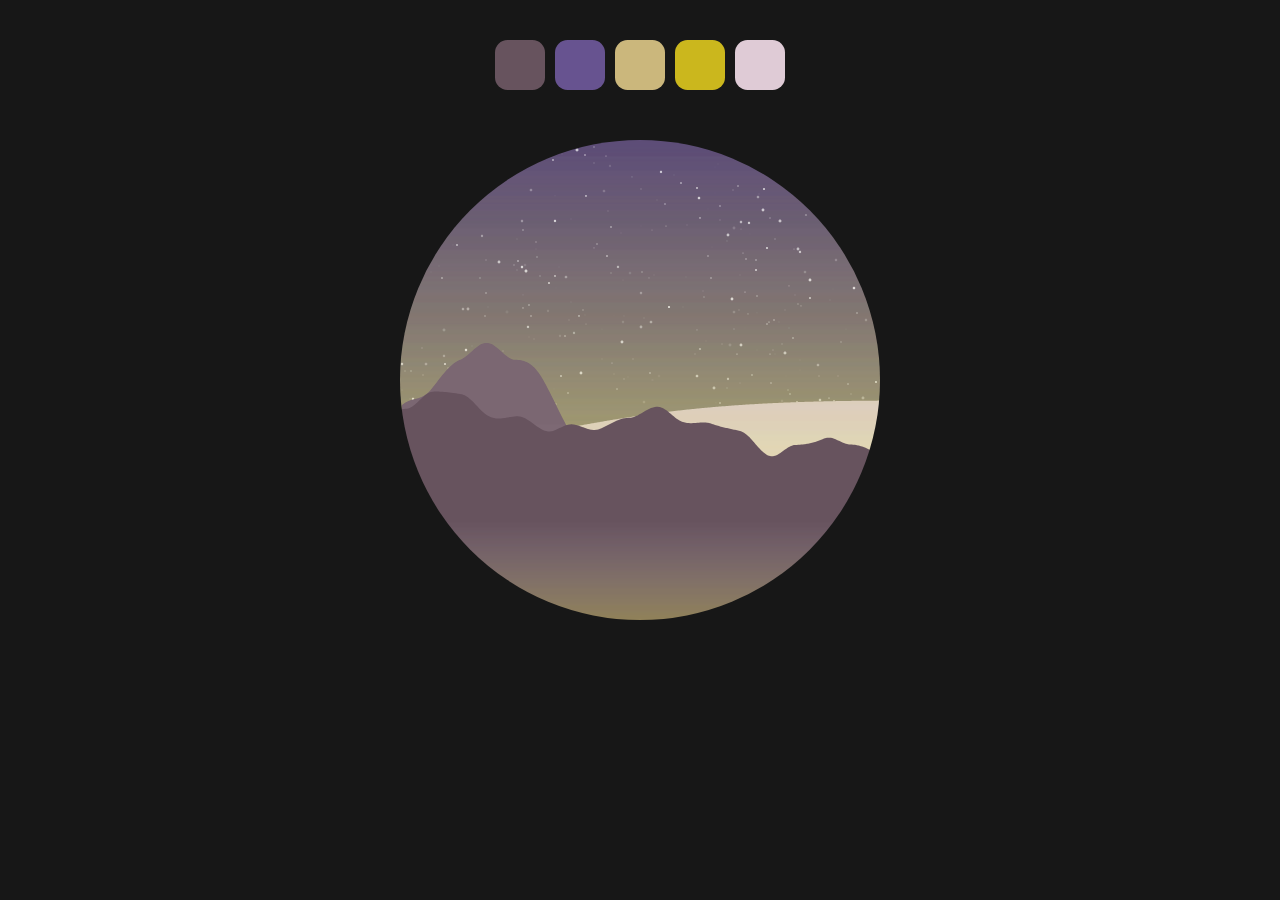
==== index.html @ e8341415 "Adds auto-generated color palette, mist gradients" ====
<!DOCTYPE html>
<html lang="">

<head>
  <meta charset="utf-8">
  <meta name="viewport" content="width=device-width, initial-scale=1.0">
  <title>Interactive Biome</title>
  <style>
    body {
      background-color: #171717;
      display: block;
      padding: 0;
      margin: 0;
    }

  canvas, #sketch-container {
    display: flex;
    border-radius: 50%;
    margin: 0 auto;
    margin-top: 20px;
  }

  .palette-container {
    display: flex;
    margin: 0 auto;
    justify-content: center;
    height: 60px;
    padding: 20px;
  }

  .color {
    border-radius:25%;
    height: 50px;
    width: 50px;
    margin-left: 5px;
    margin-right: 5px;
  }

  .color:hover {
    opacity: .55;
  }

  </style>
  <script src="./addons/dat.gui.min.js"></script>
  <script src="./addons/p5.min.js"></script>
  <script src="./addons/p5.dom.min.js"></script>
</head>

<body id="body">

  <div id="sketch-container">
    <!-- Sketch lives in here. -->
  </div>

  <div class="palette-container">
    <div class="color" id="color-1"></div>
    <div class="color" id="color-2"></div>
    <div class="color" id="color-3"></div>
    <div class="color" id="color-4"></div>
    <div class="color" id="color-5"></div>
  </div>
</body>
<script src="textures.js"></script>

</html>
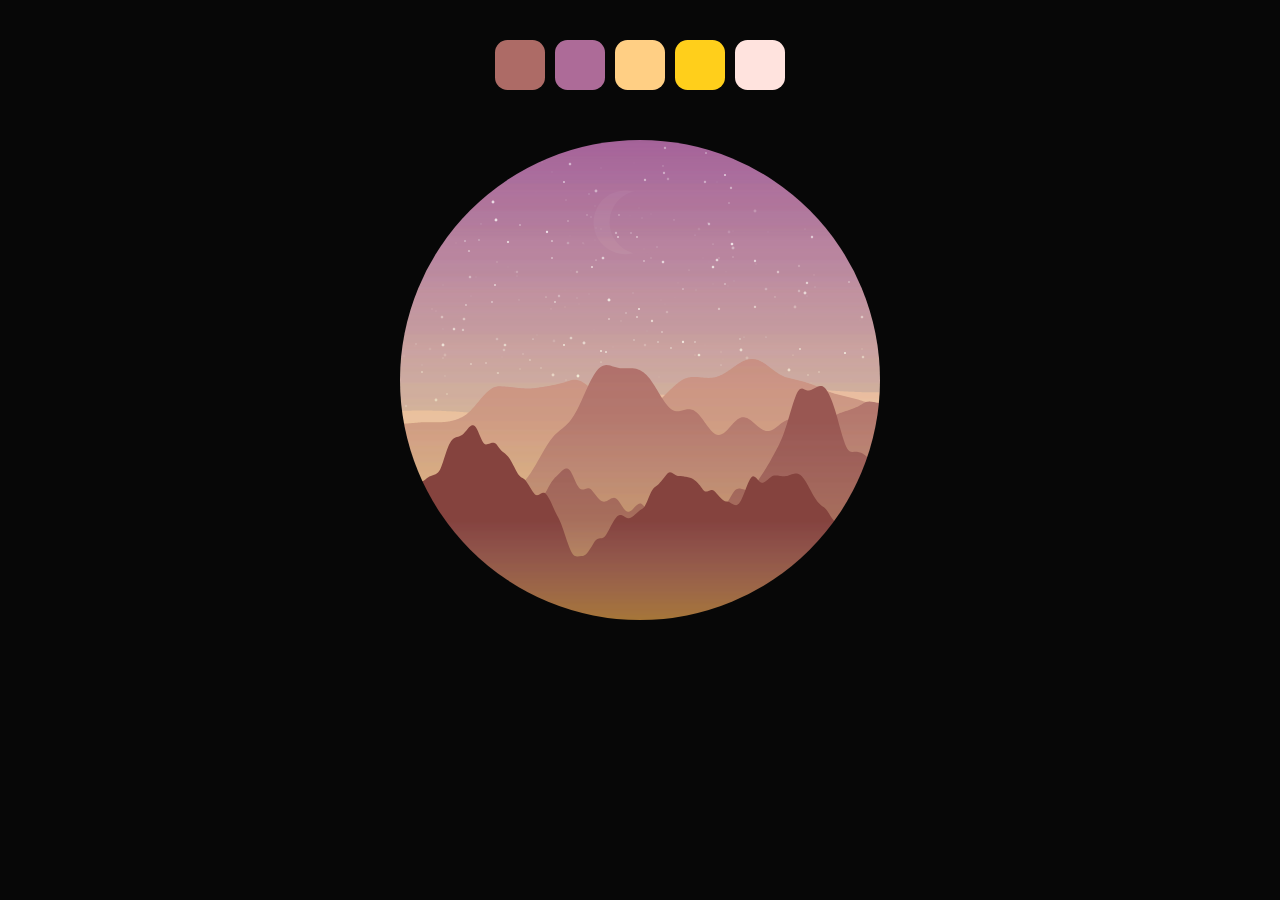
==== commit 38a7abec: "Tweaks color palette" ====
--- a/index.html
+++ b/index.html
@@ -7,39 +7,53 @@
   <title>Interactive Biome</title>
   <style>
     body {
-      background-color: #171717;
+      background-color: #070707;
       display: block;
       padding: 0;
       margin: 0;
+      animation: fadeInAnimation ease .5s;
+      animation-iteration-count: 1;
+      animation-fill-mode: both;
+      animation-timing-function: linear;
     }
 
-  canvas, #sketch-container {
-    display: flex;
-    border-radius: 50%;
-    margin: 0 auto;
-    margin-top: 20px;
-  }
+    @keyframes fadeInAnimation {
+      0% {
+        opacity: 0;
+      }
 
-  .palette-container {
-    display: flex;
-    margin: 0 auto;
-    justify-content: center;
-    height: 60px;
-    padding: 20px;
-  }
+      100% {
+        opacity: 1;
+      }
+    }
 
-  .color {
-    border-radius:25%;
-    height: 50px;
-    width: 50px;
-    margin-left: 5px;
-    margin-right: 5px;
-  }
+    canvas,
+    #sketch-container {
+      display: flex;
+      border-radius: 50%;
+      margin: 0 auto;
+      margin-top: 20px;
+    }
 
-  .color:hover {
-    opacity: .55;
-  }
+    .palette-container {
+      display: flex;
+      margin: 0 auto;
+      justify-content: center;
+      height: 60px;
+      padding: 20px;
+    }
 
+    .color {
+      border-radius: 25%;
+      height: 50px;
+      width: 50px;
+      margin-left: 5px;
+      margin-right: 5px;
+    }
+
+    .color:hover {
+      opacity: .55;
+    }
   </style>
   <script src="./addons/dat.gui.min.js"></script>
   <script src="./addons/p5.min.js"></script>
@@ -58,6 +72,7 @@
     <div class="color" id="color-3"></div>
     <div class="color" id="color-4"></div>
     <div class="color" id="color-5"></div>
+    <!-- <button type="button" onclick="setup(); draw()">Click ME</button> -->
   </div>
 </body>
 <script src="textures.js"></script>
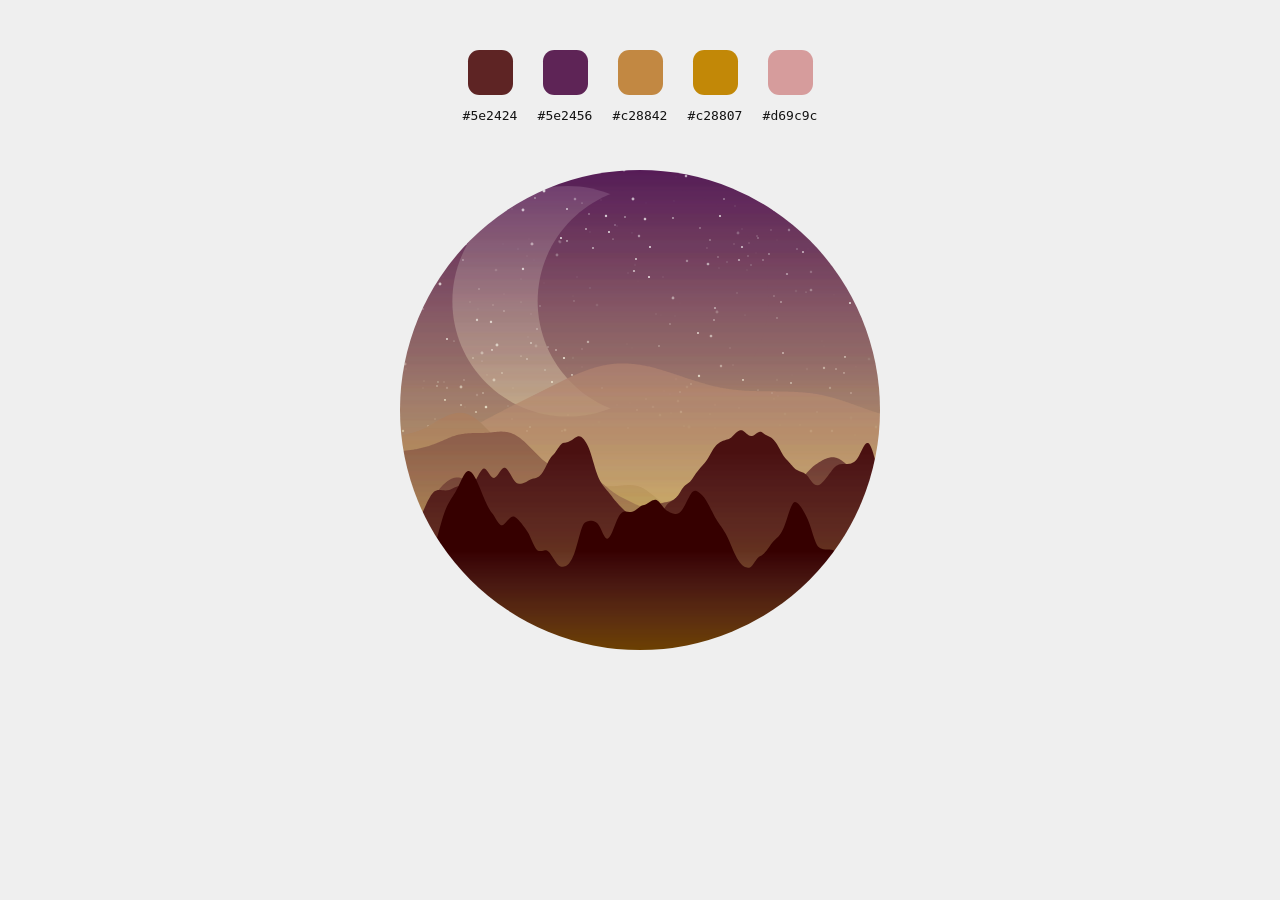
==== commit 087758b9: "Adds hex values for colors" ====
--- a/index.html
+++ b/index.html
@@ -9,6 +9,7 @@
     body {
       background-color: #070707;
       display: block;
+      font-family: monospace;
       padding: 0;
       margin: 0;
       animation: fadeInAnimation ease .5s;
@@ -41,18 +42,25 @@
       justify-content: center;
       height: 60px;
       padding: 20px;
+      margin-top: 10px;
+      margin-bottom: 40px;
     }
 
     .color {
       border-radius: 25%;
-      height: 50px;
-      width: 50px;
-      margin-left: 5px;
-      margin-right: 5px;
+      height: 45px;
+      width: 45px;
+      margin-left: 15px;
+      margin-right: 15px;
     }
 
     .color:hover {
       opacity: .55;
+    }
+
+    .color-label {
+      text-align: center;
+      font-weight: normal;
     }
   </style>
   <script src="./addons/dat.gui.min.js"></script>
@@ -67,11 +75,26 @@
   </div>
 
   <div class="palette-container">
-    <div class="color" id="color-1"></div>
-    <div class="color" id="color-2"></div>
-    <div class="color" id="color-3"></div>
-    <div class="color" id="color-4"></div>
-    <div class="color" id="color-5"></div>
+    <div class="color-container">
+      <div class="color" id="color-1"></div>
+      <p class="color-label" id="color-1-label">#</p>
+    </div>
+    <div class="color-container">
+      <div class="color" id="color-2"></div>
+      <p class="color-label" id="color-2-label">#</p>
+    </div>
+    <div class="color-container">
+      <div class="color" id="color-3"></div>
+      <p class="color-label" id="color-3-label">#</p>
+    </div>
+    <div class="color-container">
+      <div class="color" id="color-4"></div>
+      <p class="color-label" id="color-4-label">#</p>
+    </div>
+    <div class="color-container">
+      <div class="color" id="color-5"></div>
+      <p class="color-label" id="color-5-label">#</p>
+    </div>
     <!-- <button type="button" onclick="setup(); draw()">Click ME</button> -->
   </div>
 </body>
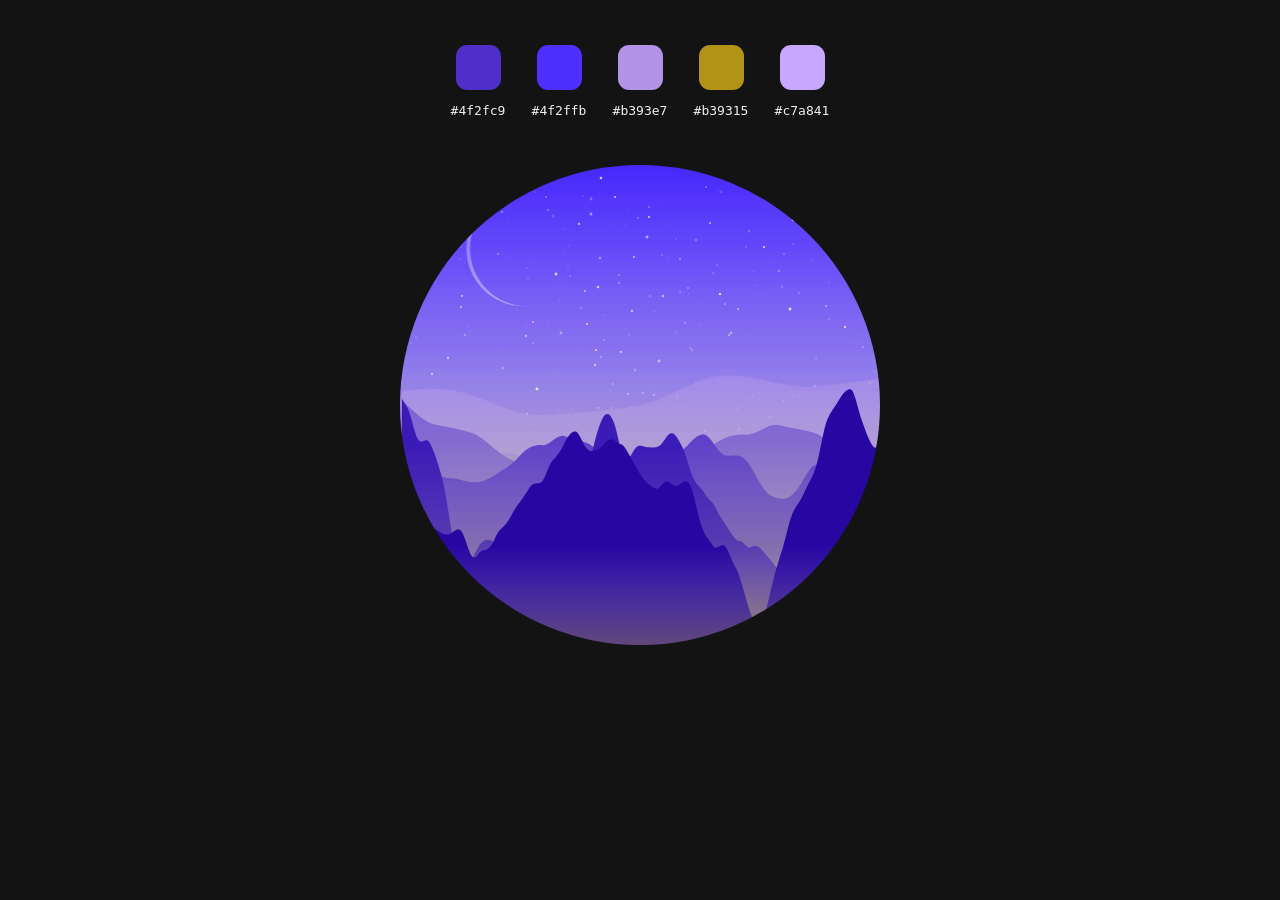
==== commit 0de67219: "Adds MIT License" ====
--- a/index.html
+++ b/index.html
@@ -42,7 +42,7 @@
       justify-content: center;
       height: 60px;
       padding: 20px;
-      margin-top: 10px;
+      margin-top: 5px;
       margin-bottom: 40px;
     }
 
@@ -50,8 +50,8 @@
       border-radius: 25%;
       height: 45px;
       width: 45px;
-      margin-left: 15px;
-      margin-right: 15px;
+      margin-left: 18px;
+      margin-right: 18px;
     }
 
     .color:hover {
@@ -95,9 +95,8 @@
       <div class="color" id="color-5"></div>
       <p class="color-label" id="color-5-label">#</p>
     </div>
-    <!-- <button type="button" onclick="setup(); draw()">Click ME</button> -->
   </div>
 </body>
-<script src="textures.js"></script>
+<script src="index.js"></script>
 
 </html>
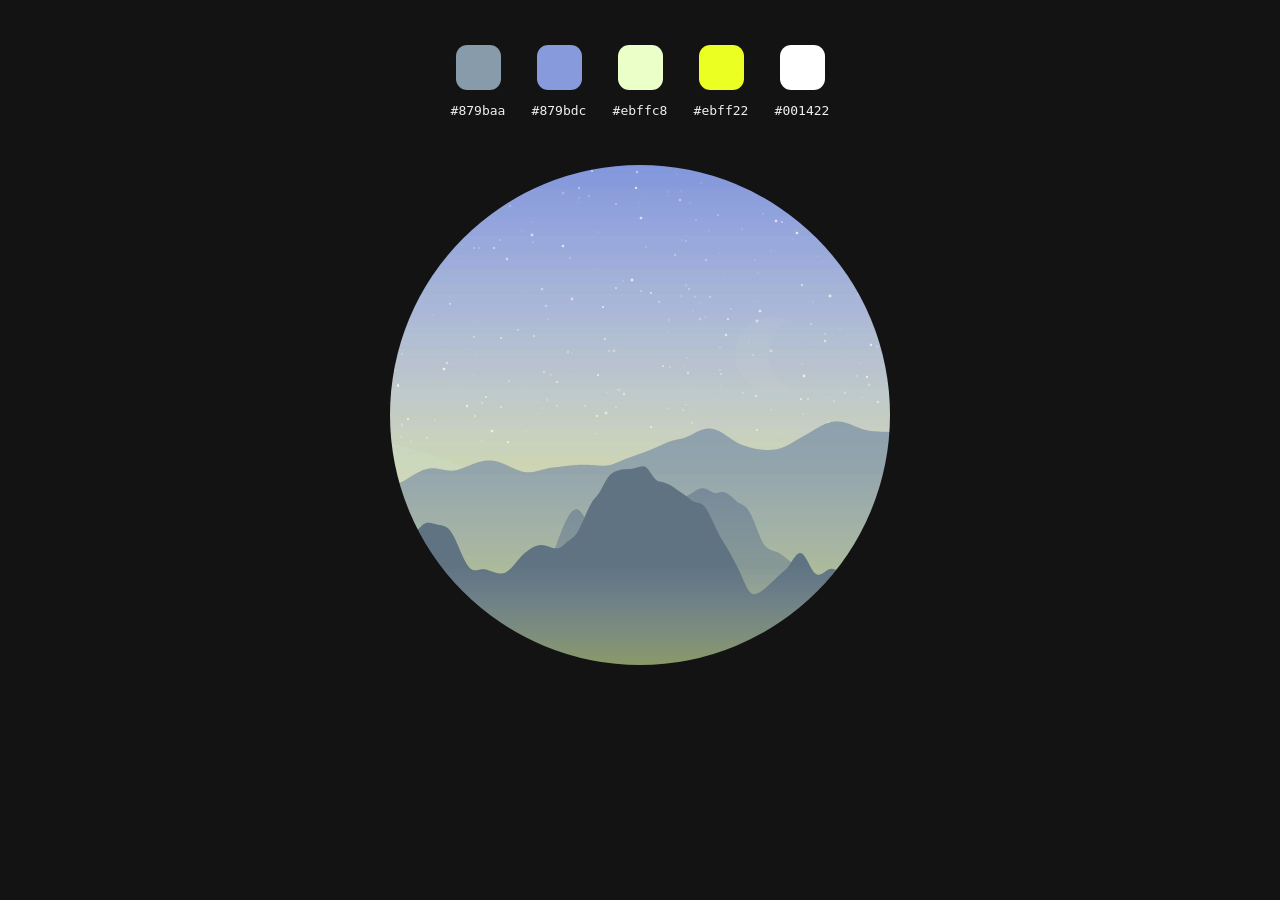
==== commit 11e99c21: "Mobile test" ====
--- a/index.html
+++ b/index.html
@@ -4,68 +4,11 @@
 <head>
   <meta charset="utf-8">
   <meta name="viewport" content="width=device-width, initial-scale=1.0">
-  <title>Interactive Biome</title>
-  <style>
-    body {
-      background-color: #070707;
-      display: block;
-      font-family: monospace;
-      padding: 0;
-      margin: 0;
-      animation: fadeInAnimation ease .5s;
-      animation-iteration-count: 1;
-      animation-fill-mode: both;
-      animation-timing-function: linear;
-    }
-
-    @keyframes fadeInAnimation {
-      0% {
-        opacity: 0;
-      }
-
-      100% {
-        opacity: 1;
-      }
-    }
-
-    canvas,
-    #sketch-container {
-      display: flex;
-      border-radius: 50%;
-      margin: 0 auto;
-      margin-top: 20px;
-    }
-
-    .palette-container {
-      display: flex;
-      margin: 0 auto;
-      justify-content: center;
-      height: 60px;
-      padding: 20px;
-      margin-top: 5px;
-      margin-bottom: 40px;
-    }
-
-    .color {
-      border-radius: 25%;
-      height: 45px;
-      width: 45px;
-      margin-left: 18px;
-      margin-right: 18px;
-    }
-
-    .color:hover {
-      opacity: .55;
-    }
-
-    .color-label {
-      text-align: center;
-      font-weight: normal;
-    }
-  </style>
+  <title>Mountains Palette Generator</title>
   <script src="./addons/dat.gui.min.js"></script>
   <script src="./addons/p5.min.js"></script>
   <script src="./addons/p5.dom.min.js"></script>
+  <link rel="stylesheet" type="text/css" href="index.css">
 </head>
 
 <body id="body">
--- a/index.css
+++ b/index.css
@@ -0,0 +1,73 @@
+body {
+    animation: fadeInAnimation ease .5s;
+    animation-iteration-count: 1;
+    animation-fill-mode: both;
+    animation-timing-function: linear;
+    background-color: #070707;
+    display: block;
+    font-family: monospace;
+    padding: 0;
+    margin: 0;
+}
+
+@keyframes fadeInAnimation {
+    0% {
+        opacity: 0;
+    }
+
+    100% {
+        opacity: 1;
+    }
+}
+
+canvas,
+#sketch-container {
+    display: flex;
+    border-radius: 50%;
+    margin: 0 auto;
+    margin-top: 20px;
+}
+
+.palette-container {
+    display: flex;
+    margin: 0 auto;
+    justify-content: center;
+    height: 60px;
+    padding: 20px;
+    margin-top: 5px;
+    margin-bottom: 40px;
+}
+
+.color {
+    border-radius: 25%;
+    height: 45px;
+    width: 45px;
+    margin-left: 18px;
+    margin-right: 18px;
+}
+
+.color:hover {
+    opacity: .55;
+}
+
+.color-label {
+    text-align: center;
+    font-weight: normal;
+}
+
+@media only screen and (max-width: 800px) {
+    body {
+        max-width: 100vw !important;
+        max-height: 100vh !important;
+        padding: 50px;
+    }
+
+    canvas {
+        width: 80vw !important;
+        height: 80vw !important;
+    }
+
+    .palette-container {
+        margin: 0 auto;
+    }
+}
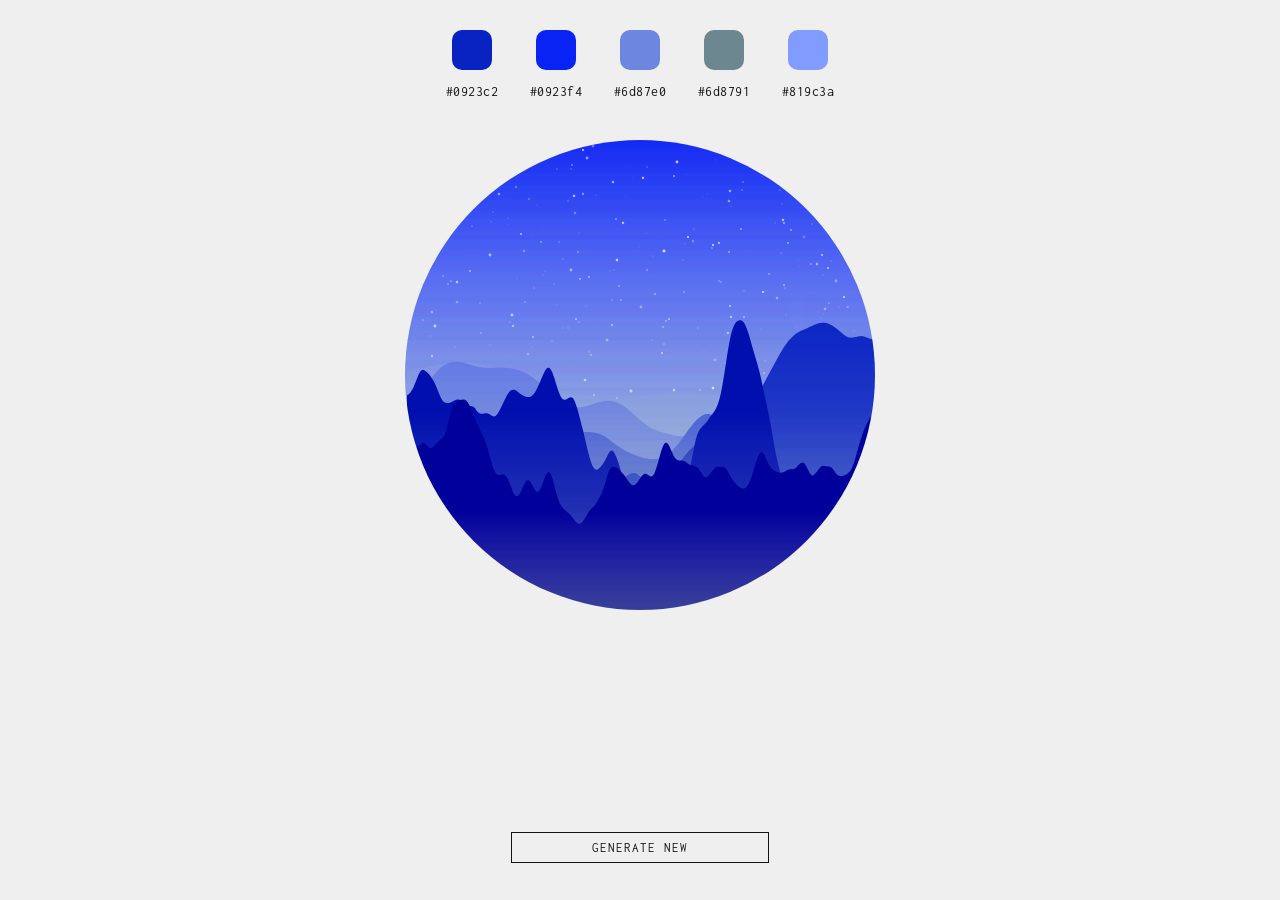
==== commit 0629e45d: "Adds button to generate new landscapes" ====
--- a/index.html
+++ b/index.html
@@ -8,6 +8,7 @@
   <script src="./addons/dat.gui.min.js"></script>
   <script src="./addons/p5.min.js"></script>
   <script src="./addons/p5.dom.min.js"></script>
+  <link href="https://fonts.googleapis.com/css2?family=Inconsolata&display=swap" rel="stylesheet">
   <link rel="stylesheet" type="text/css" href="index.css">
 </head>
 
@@ -17,6 +18,7 @@
     <!-- Sketch lives in here. -->
   </div>
 
+  <div id="show"></div>
   <div class="palette-container">
     <div class="color-container">
       <div class="color" id="color-1"></div>
@@ -39,7 +41,12 @@
       <p class="color-label" id="color-5-label">#</p>
     </div>
   </div>
+
+  <div class="footer" onClick="location.reload()">
+    <button id="btn">Generate New</button>
+  </div>
 </body>
+
 <script src="index.js"></script>
 
 </html>
--- a/index.css
+++ b/index.css
@@ -5,9 +5,32 @@
     animation-timing-function: linear;
     background-color: #070707;
     display: block;
-    font-family: monospace;
+    font-family: 'Inconsolata', monospace;
+    font-size: 14px;
+    letter-spacing: .035em;
     padding: 0;
     margin: 0;
+}
+
+button {
+    background: none;
+    border: 1px solid #fefefe;
+    color: #fefefe;
+    font-family: 'Inconsolata', monospace;
+    font-size: 13px;
+    letter-spacing: .08em;
+    margin-bottom: 50px;
+    margin-top: 12px;
+    padding: 8px;
+    padding-left: 80px;
+    padding-right: 80px;
+    text-transform: uppercase;
+}
+
+canvas {
+    display: flex;
+    border-radius: 50%;
+    margin: 0 auto;
 }
 
 @keyframes fadeInAnimation {
@@ -20,34 +43,12 @@
     }
 }
 
-canvas,
-#sketch-container {
-    display: flex;
-    border-radius: 50%;
-    margin: 0 auto;
-    margin-top: 20px;
-}
-
-.palette-container {
-    display: flex;
-    margin: 0 auto;
-    justify-content: center;
-    height: 60px;
-    padding: 20px;
-    margin-top: 5px;
-    margin-bottom: 40px;
-}
-
 .color {
     border-radius: 25%;
-    height: 45px;
-    width: 45px;
-    margin-left: 18px;
-    margin-right: 18px;
-}
-
-.color:hover {
-    opacity: .55;
+    height: 40px;
+    width: 40px;
+    margin-left: 22px;
+    margin-right: 22px;
 }
 
 .color-label {
@@ -55,19 +56,78 @@
     font-weight: normal;
 }
 
+.footer {
+    position: fixed;
+    left: 0;
+    bottom: 0;
+    height: 80px;
+    width: 100%;
+    text-align: center;
+}
+
+.palette-container {
+    max-width: 500px;
+    display: flex;
+    margin: 0 auto;
+    justify-content: center;
+    height: 60px;
+    padding: 20px;
+    margin-top: 10px;
+    margin-bottom: 30px;
+}
+
+
+
 @media only screen and (max-width: 800px) {
     body {
-        max-width: 100vw !important;
-        max-height: 100vh !important;
-        padding: 50px;
+        max-width: 100vw;
+        max-height: 100vh;
+    }
+
+    button {
+        margin-top: 0px;
     }
 
     canvas {
-        width: 80vw !important;
-        height: 80vw !important;
+        width: 89vw !important;
+        height: 89vw !important;
+    }
+
+    .color {
+        width: 35px !important;
+        height: 35px !important;
+        margin: 15px;
+    }
+
+    .color-label {
+        font-size: 13px;
     }
 
     .palette-container {
         margin: 0 auto;
+        max-width: 300px !important;
+        margin-bottom: 40px;
     }
+}
+
+
+#navbar {
+    height: 80px;
+    overflow: hidden;
+
+}
+
+/* Navbar links */
+#navbar a {
+    float: left;
+    display: block;
+    color: #bbb;
+    text-align: center;
+    padding-top: 20px;
+    padding-left: 20px;
+    text-decoration: none;
+}
+
+#navbar a:hover {
+    color: #aaa;
 }
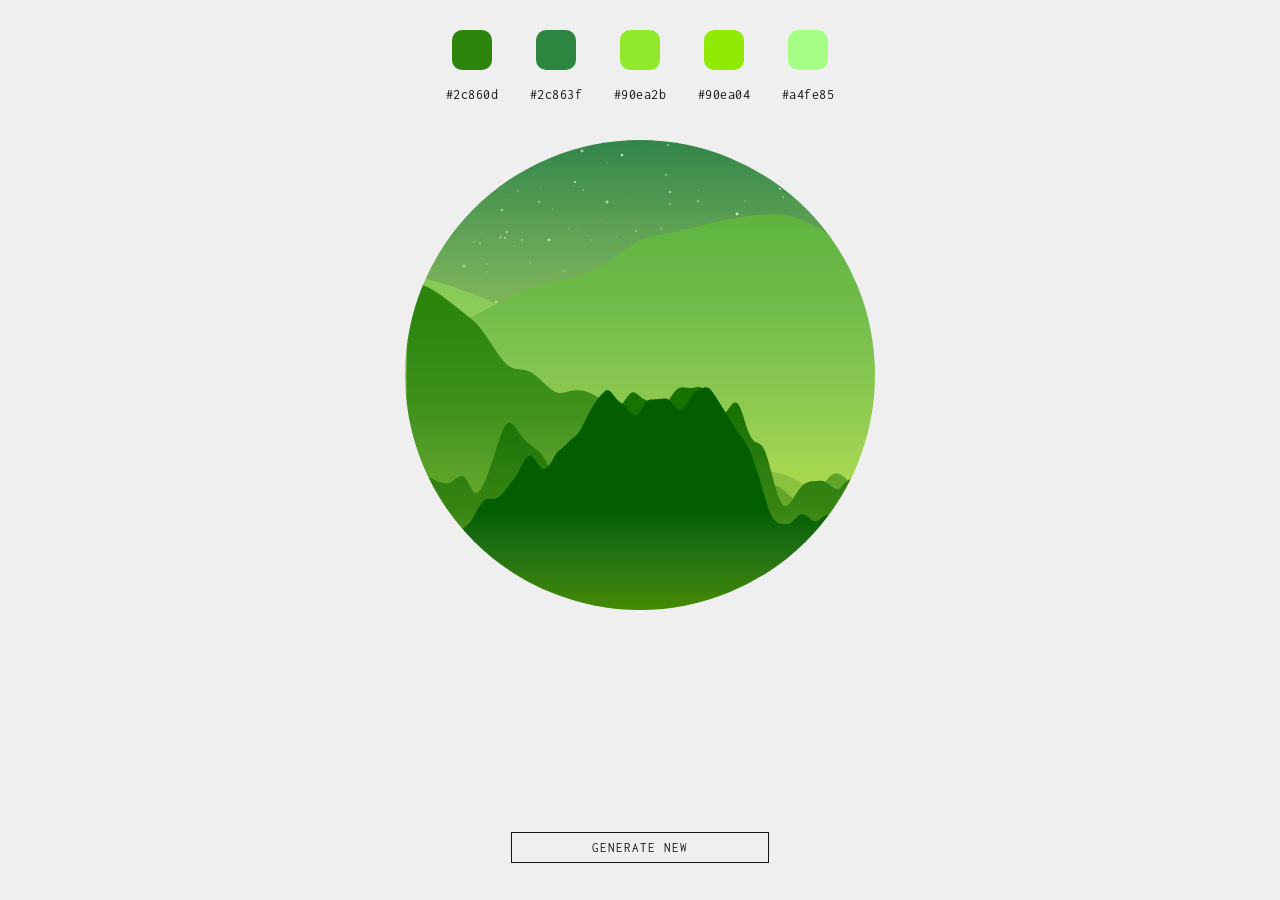
==== commit d1c33e8d: "Adds copy & paste functionality for color palettes" ====
--- a/index.html
+++ b/index.html
@@ -5,7 +5,6 @@
   <meta charset="utf-8">
   <meta name="viewport" content="width=device-width, initial-scale=1.0">
   <title>Mountains Palette Generator</title>
-  <script src="./addons/dat.gui.min.js"></script>
   <script src="./addons/p5.min.js"></script>
   <script src="./addons/p5.dom.min.js"></script>
   <link href="https://fonts.googleapis.com/css2?family=Inconsolata&display=swap" rel="stylesheet">
@@ -21,23 +20,33 @@
   <div id="show"></div>
   <div class="palette-container">
     <div class="color-container">
-      <div class="color" id="color-1"></div>
+      <div class="color tooltip" id="color-1" onClick="copyStringToClipboard(event)" onmouseout="outFunc(event)">
+        <span class="tooltiptext" id="myTooltip">Copy</span>
+      </div>
       <p class="color-label" id="color-1-label">#</p>
     </div>
     <div class="color-container">
-      <div class="color" id="color-2"></div>
+      <div class="color tooltip" id="color-2" onClick="copyStringToClipboard(event)" onmouseout="outFunc(event)">
+        <span class="tooltiptext" id="myTooltip">Copy</span>
+      </div>
       <p class="color-label" id="color-2-label">#</p>
     </div>
     <div class="color-container">
-      <div class="color" id="color-3"></div>
+      <div class="color tooltip" id="color-3" onClick="copyStringToClipboard(event)" onmouseout="outFunc(event)">
+        <span class="tooltiptext" id="myTooltip">Copy</span>
+      </div>
       <p class="color-label" id="color-3-label">#</p>
     </div>
     <div class="color-container">
-      <div class="color" id="color-4"></div>
+      <div class="color tooltip" id="color-4" onClick="copyStringToClipboard(event)" onmouseout="outFunc(event)">
+        <span class="tooltiptext" id="myTooltip">Copy</span>
+      </div>
       <p class="color-label" id="color-4-label">#</p>
     </div>
     <div class="color-container">
-      <div class="color" id="color-5"></div>
+      <div class="color tooltip" id="color-5" onClick="copyStringToClipboard(event)" onmouseout="outFunc(event)">
+        <span class="tooltiptext" id="myTooltip">Copy</span>
+      </div>
       <p class="color-label" id="color-5-label">#</p>
     </div>
   </div>
@@ -48,5 +57,6 @@
 </body>
 
 <script src="index.js"></script>
+<script src="palette.js"></script>
 
 </html>
--- a/index.css
+++ b/index.css
@@ -130,4 +130,43 @@
 
 #navbar a:hover {
     color: #aaa;
-}+}
+
+.tooltip {
+    position: relative;
+    display: inline-block;
+  }
+  
+  .tooltip .tooltiptext {
+    visibility: hidden;
+    visibility: visible;
+    width: 60px;
+    background-color: #555;
+    color: #fff;
+    text-align: center;
+    border-radius: 6px;
+    padding: 5px;
+    position: absolute;
+    z-index: 1;
+    top: 125%;
+    left: 50%;
+    margin-left: -35px;
+    opacity: 0;
+    transition: opacity 0.3s;
+  }
+  
+  .tooltip .tooltiptext::after {
+    content: "";
+    position: absolute;
+    bottom: 100%;
+    left: 50%;
+    margin-left: -5px;
+    border-width: 5px;
+    border-style: solid;
+    border-color: transparent transparent #555 transparent;
+  }
+  
+  .tooltip:hover .tooltiptext {
+    visibility: visible;
+    opacity: 1;
+  }
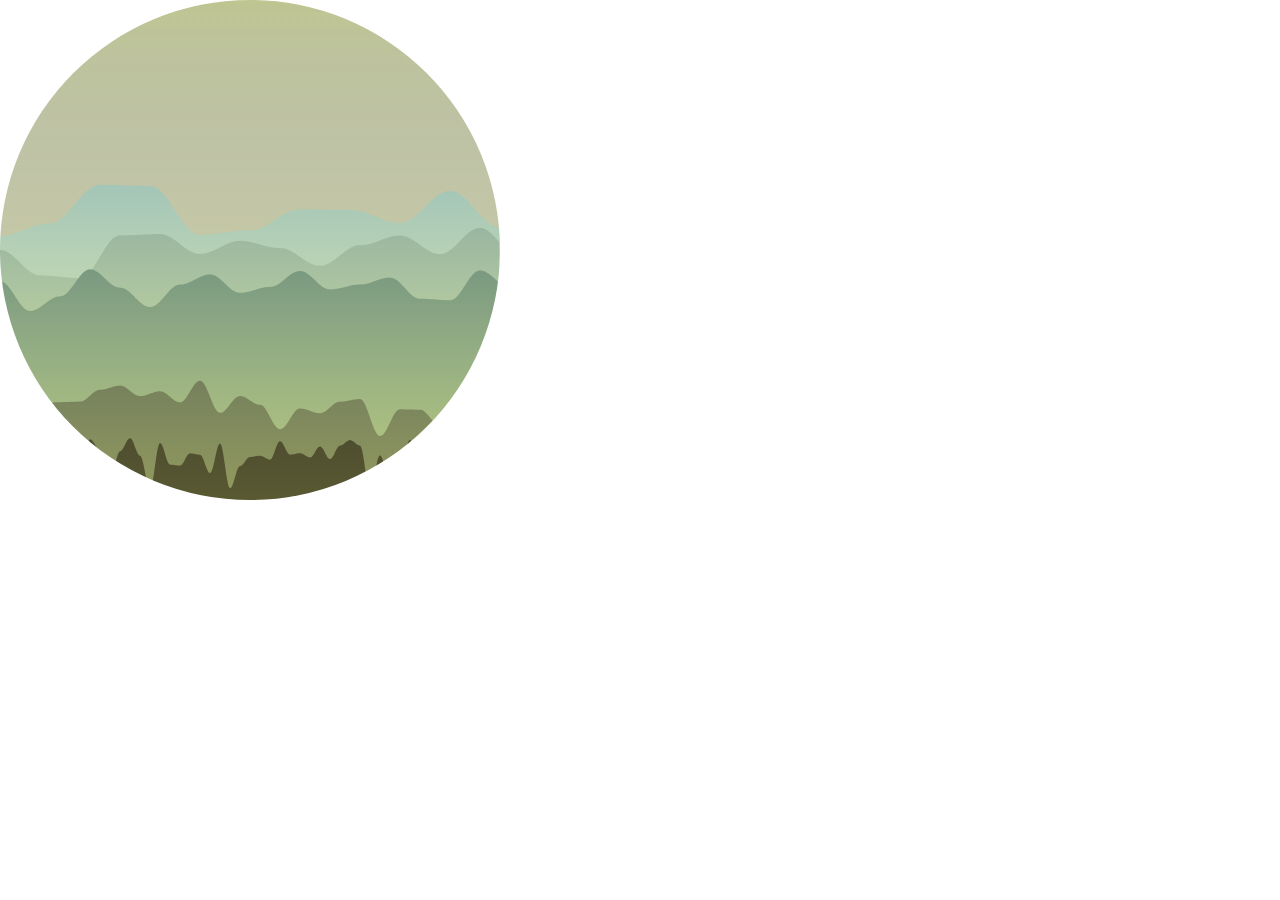
==== commit 7c683b62: "Converts mountain algorithm from p5js to vanilla JS with Canvas" ====
--- a/index.html
+++ b/index.html
@@ -1,62 +1,17 @@
 <!DOCTYPE html>
-<html lang="">
+<html lang="en">
 
 <head>
-  <meta charset="utf-8">
-  <meta name="viewport" content="width=device-width, initial-scale=1.0">
-  <title>Mountains Palette Generator</title>
-  <script src="./addons/p5.min.js"></script>
-  <script src="./addons/p5.dom.min.js"></script>
-  <link href="https://fonts.googleapis.com/css2?family=Inconsolata&display=swap" rel="stylesheet">
-  <link rel="stylesheet" type="text/css" href="index.css">
+    <meta charset="UTF-8">
+    <meta name="viewport" content="width=device-width, initial-scale=1.0">
+    <title>Flowery Landscapes</title>
+    <link rel="stylesheet" href="./reset.css">
+    <link rel="stylesheet" href="./styles.css">
+    <script src="./perlin.js"></script>
 </head>
 
-<body id="body">
-
-  <div id="sketch-container">
-    <!-- Sketch lives in here. -->
-  </div>
-
-  <div id="show"></div>
-  <div class="palette-container">
-    <div class="color-container">
-      <div class="color tooltip" id="color-1" onClick="copyStringToClipboard(event)" onmouseout="outFunc(event)">
-        <span class="tooltiptext" id="myTooltip">Copy</span>
-      </div>
-      <p class="color-label" id="color-1-label">#</p>
-    </div>
-    <div class="color-container">
-      <div class="color tooltip" id="color-2" onClick="copyStringToClipboard(event)" onmouseout="outFunc(event)">
-        <span class="tooltiptext" id="myTooltip">Copy</span>
-      </div>
-      <p class="color-label" id="color-2-label">#</p>
-    </div>
-    <div class="color-container">
-      <div class="color tooltip" id="color-3" onClick="copyStringToClipboard(event)" onmouseout="outFunc(event)">
-        <span class="tooltiptext" id="myTooltip">Copy</span>
-      </div>
-      <p class="color-label" id="color-3-label">#</p>
-    </div>
-    <div class="color-container">
-      <div class="color tooltip" id="color-4" onClick="copyStringToClipboard(event)" onmouseout="outFunc(event)">
-        <span class="tooltiptext" id="myTooltip">Copy</span>
-      </div>
-      <p class="color-label" id="color-4-label">#</p>
-    </div>
-    <div class="color-container">
-      <div class="color tooltip" id="color-5" onClick="copyStringToClipboard(event)" onmouseout="outFunc(event)">
-        <span class="tooltiptext" id="myTooltip">Copy</span>
-      </div>
-      <p class="color-label" id="color-5-label">#</p>
-    </div>
-  </div>
-
-  <div class="footer" onClick="location.reload()">
-    <button id="btn">Generate New</button>
-  </div>
+<body>
+    <canvas id="canvas"></canvas>
+    <script src="./canvas.js"></script>
 </body>
-
-<script src="index.js"></script>
-<script src="palette.js"></script>
-
 </html>
--- a/styles.css
+++ b/styles.css
@@ -0,0 +1,7 @@
+body {
+    background-color: #ffffff;
+}
+
+canvas {
+    border-radius: 50%;
+}
